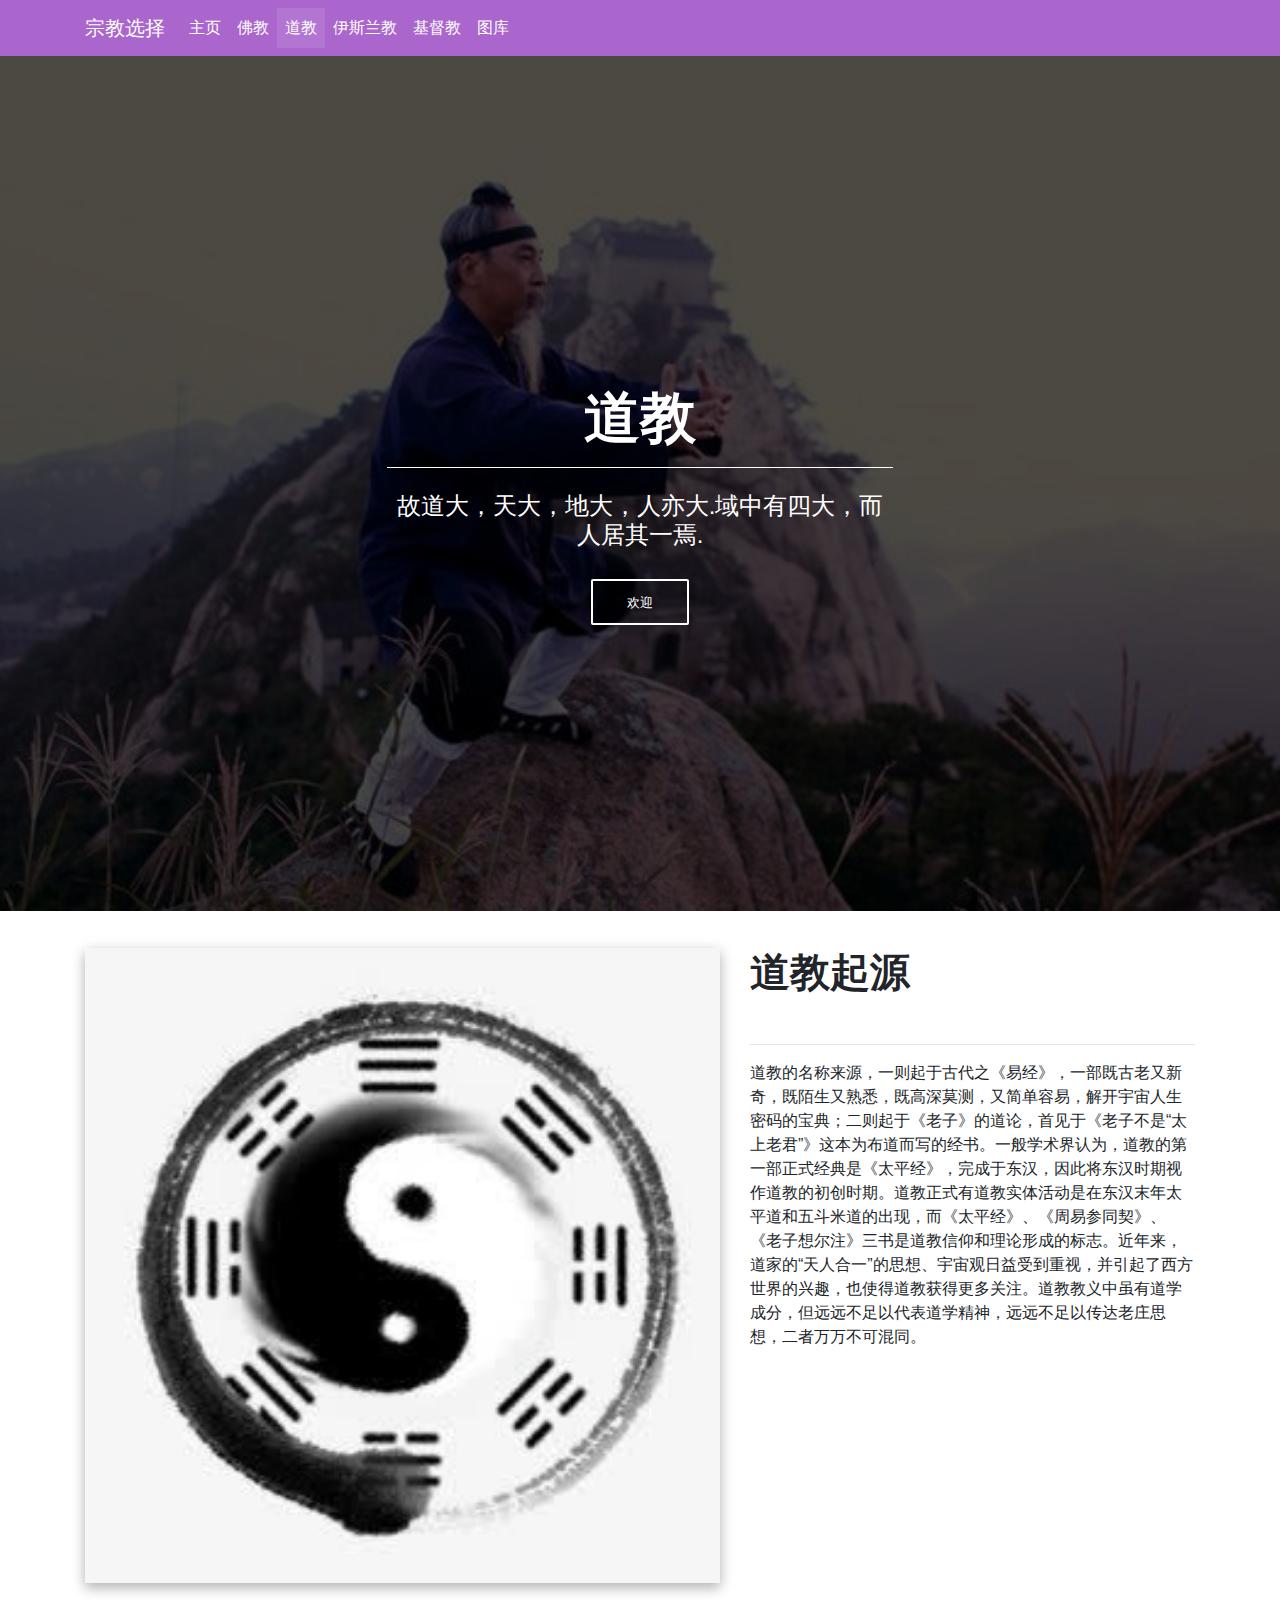
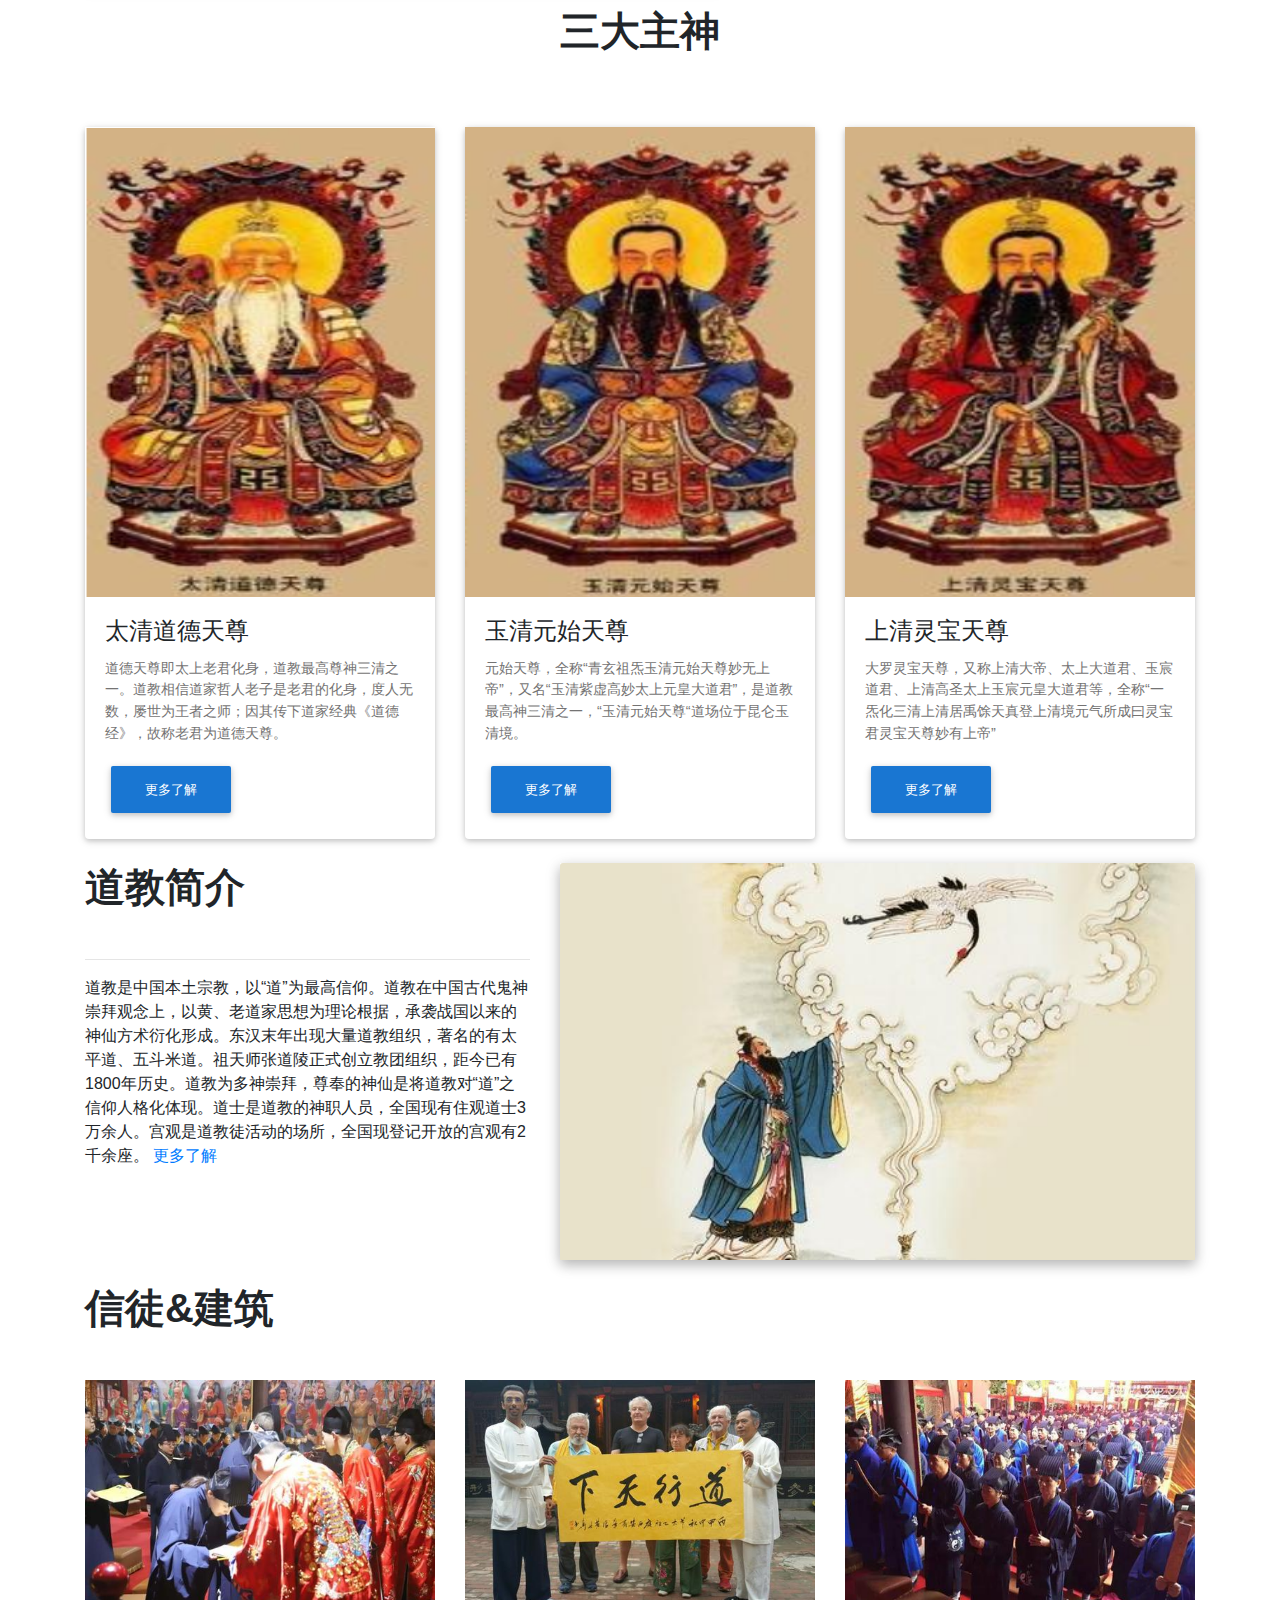
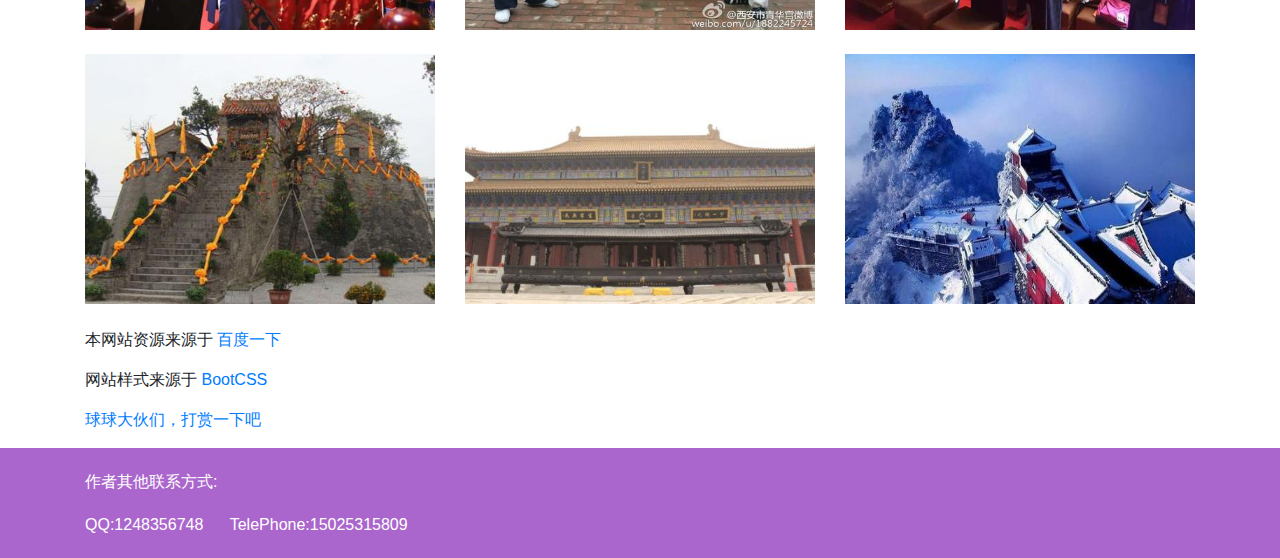
==== daojiao.html @ 46d85406 "modify" ====
<!DOCTYPE html>
<html lang="en">
<head>
    <meta charset="UTF-8">
    <meta name="viewport" content="width=device-width, initial-scale=1, shrink-to-fit=no">
    <meta http-equiv="x-ua-compatible" content="ie=edge">
    <title>道教</title>
    <!-- MDB icon -->
    <link rel="icon" href="img/mdb-favicon.ico" type="image/x-icon">
    <!-- Font Awesome -->
    <link rel="stylesheet" href="https://use.fontawesome.com/releases/v5.11.2/css/all.css">
    <!-- Bootstrap core CSS -->
    <link rel="stylesheet" href="css/bootstrap.min.css">
    <!-- Material Design Bootstrap -->
    <link rel="stylesheet" href="css/mdb.min.css">
    <!-- Your custom styles (optional) -->
    <link rel="stylesheet" href="css/style.css">
    <style>
        .self_left{
            overflow: hidden;


        }
        .self_left div{
            /*margin-left: 25px;*/
            float: left;
        }
    </style>
</head>
<body>
<!-- start your project here -->
<!--Main Navigation-->
<header>
    <!--Navbar-->
    <nav class="navbar navbar-expand-lg navbar-dark secondary-color">

        <div class="container">

            <!-- Navbar brand -->
            <a class="navbar-brand" href="#">宗教选择</a>

            <!-- Collapse button -->
            <button class="navbar-toggler" type="button" data-toggle="collapse" data-target="#basicExampleNav"
                    aria-controls="basicExampleNav" aria-expanded="false" aria-label="Toggle navigation">
                <span class="navbar-toggler-icon"></span>
            </button>

            <!-- Collapsible content -->
            <div class="collapse navbar-collapse" id="basicExampleNav">

                <!-- Links -->
                <ul class="navbar-nav mr-auto">
                    <li class="nav-item ">
                        <a class="nav-link" href="jianjie.html">主页
                        </a>
                    </li>
                    <li class="nav-item">
                        <a class="nav-link" href="fojiao.html">佛教

                        </a>
                    </li>
                    <li class="nav-item active">
                        <a class="nav-link" href="daojiao.html">道教
                            <span class="sr-only">(current)</span>
                        </a>
                    </li>
                    <li class="nav-item">
                        <a class="nav-link" href="yisilanjiao.html">伊斯兰教</a>
                    </li>
                    <li class="nav-item">
                        <a class="nav-link" href="jidujiao.html">基督教</a>
                    </li>
                    <li class="nav-item">
                        <a class="nav-link" href="database.html">图库</a>
                    </li>


                </ul>
                <!-- Links -->


            </div>
            <!-- Collapsible content -->

        </div>

    </nav>
    <!--/.Navbar-->
    <!--Mask-->
    <div id="dao" class="view">

        <div class="mask rgba-black-strong">
            <!-- 添加了.container-fluid 容器以利用栅格进行布局 -->
            <div class="container-fluid d-flex align-items-center justify-content-center h-100">
                <!-- 新添加的 div, 表示栅格中的行 -->
                <div class="row d-flex justify-content-center text-center">
                    <!-- 新添加的 div, 表示栅格中的列 -->
                    <div class="col-md-10">

                        <!-- Heading -->
                        <h2 class="display-4 font-weight-bold white-text pt-5 mb-2">道教</h2>

                        <!-- Divider -->
                        <hr class="hr-light">

                        <!-- Description -->
                        <h4 class="white-text my-4">故道大，天大，地大，人亦大.域中有四大，而人居其一焉.</h4>
                        <button type="button" class="btn btn-outline-white"  onclick="alert('欢迎了解道教!')">欢迎</button>

                    </div>

                </div>

            </div>

        </div>

    </div>

    <!--/.Mask-->
    </nav class="navbar navbar-expand-lg navbar-dark primary-color fixed-top">

</header>
<!--Main Navigation-->
<main class="mt-5">
    <!--Main container-->
    <div class="container">
        <!--Grid row 1-->
        <div class="row">
            <!--Grid column 1-->
            <div class="col-md-7 mb-4">
                <div class="view overlay z-depth-1-half">
                    <img src="picture/dao2.jpg" class="card-img-top" alt="">
                    <div class="mask rgba-white-light"></div>
                </div>
            </div>
            <!--Grid column-->
            <!--Grid column 2-->
            <div class="col-md-5 mb-4">
                <h2 class="h1-responsive font-weight-bold mb-5">道教起源</h2>
                <hr>
                <p>道教的名称来源，一则起于古代之《易经》，一部既古老又新奇，既陌生又熟悉，既高深莫测，又简单容易，解开宇宙人生密码的宝典；二则起于《老子》的道论，首见于《老子不是“太上老君”》这本为布道而写的经书。一般学术界认为，道教的第一部正式经典是《太平经》，完成于东汉，因此将东汉时期视作道教的初创时期。道教正式有道教实体活动是在东汉末年太平道和五斗米道的出现，而《太平经》、《周易参同契》、《老子想尔注》三书是道教信仰和理论形成的标志。近年来，道家的“天人合一”的思想、宇宙观日益受到重视，并引起了西方世界的兴趣，也使得道教获得更多关注。道教教义中虽有道学成分，但远远不足以代表道学精神，远远不足以传达老庄思想，二者万万不可混同。</p>

            </div>
            <!--Grid column-->
        </div>
        <!--Grid row2-->
        <div class="row">
            <div class="col-md-5 mb-4">


            </div>
            <div class="col-md-5 mb-4">
                <h1 class="h1-responsive font-weight-bold mb-5">三大主神</h1>

            </div>

        </div>
        <!--Grid row 3-->
        <div class="row">

            <!--Grid column-->
            <div class="col-lg-4 col-md-6 mb-4 ">

                <!--Card-->
                <div class="card">

                    <!--Card image-->
                    <div class="view overlay">
                        <img src="picture/daodaode.png" width="350" height="470"
                             alt="">
                        <div class="mask rgba-white-light"></div>
                    </div>

                    <!--Card content-->
                    <div class="card-body">
                        <!--Title-->
                        <h4 class="card-title">太清道德天尊</h4>
                        <!--Text-->
                        <p class="card-text">道德天尊即太上老君化身，道教最高尊神三清之一。道教相信道家哲人老子是老君的化身，度人无数，屡世为王者之师；因其传下道家经典《道德经》，故称老君为道德天尊。</p>
                        <a href="https://baike.baidu.com/item/道德天尊/5475627?fr=aladdin" class="btn btn-blue" target="_blank">更多了解</a>
                    </div>

                </div>
                <!--/.Card-->

            </div>
            <!--Grid column-->

            <!--Grid column-->
            <div class="col-lg-4 col-md-6 mb-4">

                <!--Card-->
                <div class="card">

                    <!--Card image-->
                    <div class="view overlay " >
                        <img src="picture/daoyuansi.png"  width="350" height="470"
                             alt="">
                        <div class="mask rgba-white-light"></div>
                    </div>

                    <!--Card content-->
                    <div class="card-body">
                        <!--Title-->
                        <h4 class="card-title">玉清元始天尊</h4>
                        <!--Text-->
                        <p class="card-text">元始天尊，全称“青玄祖炁玉清元始天尊妙无上帝”，又名“玉清紫虚高妙太上元皇大道君”，是道教最高神三清之一，“玉清元始天尊“道场位于昆仑玉清境。
                            </p>
                        <a href="https://baike.baidu.com/item/元始天尊/71036?fromtitle=玉清元始天尊&fromid=11021941&fr=aladdin" class="btn btn-blue" target="_blank">更多了解</a>
                    </div>

                </div>
                <!--/.Card-->

            </div>
            <!--Grid column-->

            <!--Grid column-->
            <div class="col-lg-4 col-md-6 mb-4 ">

                <!--Card-->
                <div class="card">

                    <!--Card image-->
                    <div class="view overlay">
                        <img src="picture/daoling.png"  width="350" height="470"
                             alt="">
                        <div class="mask rgba-white-light"></div>

                    </div>

                    <!--Card content-->
                    <div class="card-body">
                        <!--Title-->
                        <h4 class="card-title">上清灵宝天尊</h4>
                        <!--Text-->
                        <p class="card-text">大罗灵宝天尊，又称上清大帝、太上大道君、玉宸道君、上清高圣太上玉宸元皇大道君等，全称“一炁化三清上清居禹馀天真登上清境元气所成曰灵宝君灵宝天尊妙有上帝”
                            </p>
                        <a href="https://baike.baidu.com/item/灵宝天尊/5475388?fromtitle=上清灵宝天尊&fromid=14707993&fr=aladdin" class="btn btn-blue" target="_blank">更多了解</a>
                    </div>

                </div>
                <!--/.Card-->

            </div>
            <!--Grid column-->


        </div>
        <!--Grid row-->
        <!--Grid row 4-->
        <div class="row">
            <!--Grid column 1-->
            <div class="col-md-5 mb-4">
                <h2 class="h1-responsive font-weight-bold mb-5">道教简介</h2>
                <hr>
                <p>道教是中国本土宗教，以“道”为最高信仰。道教在中国古代鬼神崇拜观念上，以黄、老道家思想为理论根据，承袭战国以来的神仙方术衍化形成。东汉末年出现大量道教组织，著名的有太平道、五斗米道。祖天师张道陵正式创立教团组织，距今已有1800年历史。道教为多神崇拜，尊奉的神仙是将道教对“道”之信仰人格化体现。道士是道教的神职人员，全国现有住观道士3万余人。宫观是道教徒活动的场所，全国现登记开放的宫观有2千余座。
                    <a href="https://baike.baidu.com/item/道教/196718?fr=aladdin" target="_blank">更多了解</a></p>
            </div>
            <!--Grid column-->
            <!--Grid column 2-->
            <div class="col-md-7 mb-4">
                <div class="view overlay z-depth-1-half">
                    <img src="picture/dao7.jpg" class="card-img-top" alt="">
                    <div class="mask rgba-white-light"></div>
                </div>
            </div>
            <!--Grid column-->

        </div>
        <!--Grid row-->
        <!-- Container -->
        <div class="Container">

            <!-- Section heading -->
            <h2 class="h1-responsive font-weight-bold mb-5">信徒&建筑</h2>
            <!-- Section description -->

            <div class="row boxbox">



                <div class="self_left ">
                    <div class="col-md-4"><img src="picture/dao9.jpg" width="350" height="250"></div>
                    <div class="col-md-4"><img src="picture/dao8.jpg" width="350" height="250"></div>
                    <div class="col-md-4"><img src="picture/dao5.jpg" width="350" height="250"></div>
                </div>
                <div class="col-md-12">
                    <br/>
                </div>
                <div class="self_left">
                    <div class="col-md-4"><img src="picture/dao11.jpg" width="350" height="250"></div>
                    <div class="col-md-4"><img src="picture/dao6.jpg" width="350" height="250"></div>
                    <div class="col-md-4"><img src="picture/dao10.jpg" width="350" height="250"></div>
                </div>


            </div>
        </div>

    </div>
    <!-- Container -->


    </div>
    <!--Main container-->
</main>


<!-- Footer -->
<footer >


    <div class="container">
        <br/>
        <p>本网站资源来源于
            <a href="https://www.baidu.com/" target="_blank">百度一下</a>
        </p>
        <p> 网站样式来源于
            <a href="http://www.bootcss.com/" target="_blank"> BootCSS</a>
        </p>
        <p>
            <a href="picture/wechat.jpg" target="_blank">球球大伙们，打赏一下吧</a>
        </p>
    </div>


    <!-- Social buttons -->
    <div class="secondary-color">
        <div class="container">
            <!--Grid row-->
            <div class="row py-4 d-flex align-items-center">

                <!--Grid column-->
                <div class="col-md-6 col-lg-5 text-center text-md-left mb-4 mb-md-0">
                    <h6 class="mb-0 white-text">作者其他联系方式:</h6>
                    <br/>
                    <h6 class="mb-0 white-text">QQ:1248356748  &nbsp&nbsp&nbsp&nbsp TelePhone:15025315809</h6>
                </div>
                <!--Grid column-->

                <!--Grid column-->
                <div class="col-md-6 col-lg-7 text-center text-md-right">


                </div>
                <!--Grid column-->

            </div>
            <!--Grid row-->
        </div>
    </div>
    <!-- Social buttons -->


</footer>
<!-- Footer -->

<!-- end your project here -->


</body>
</html>
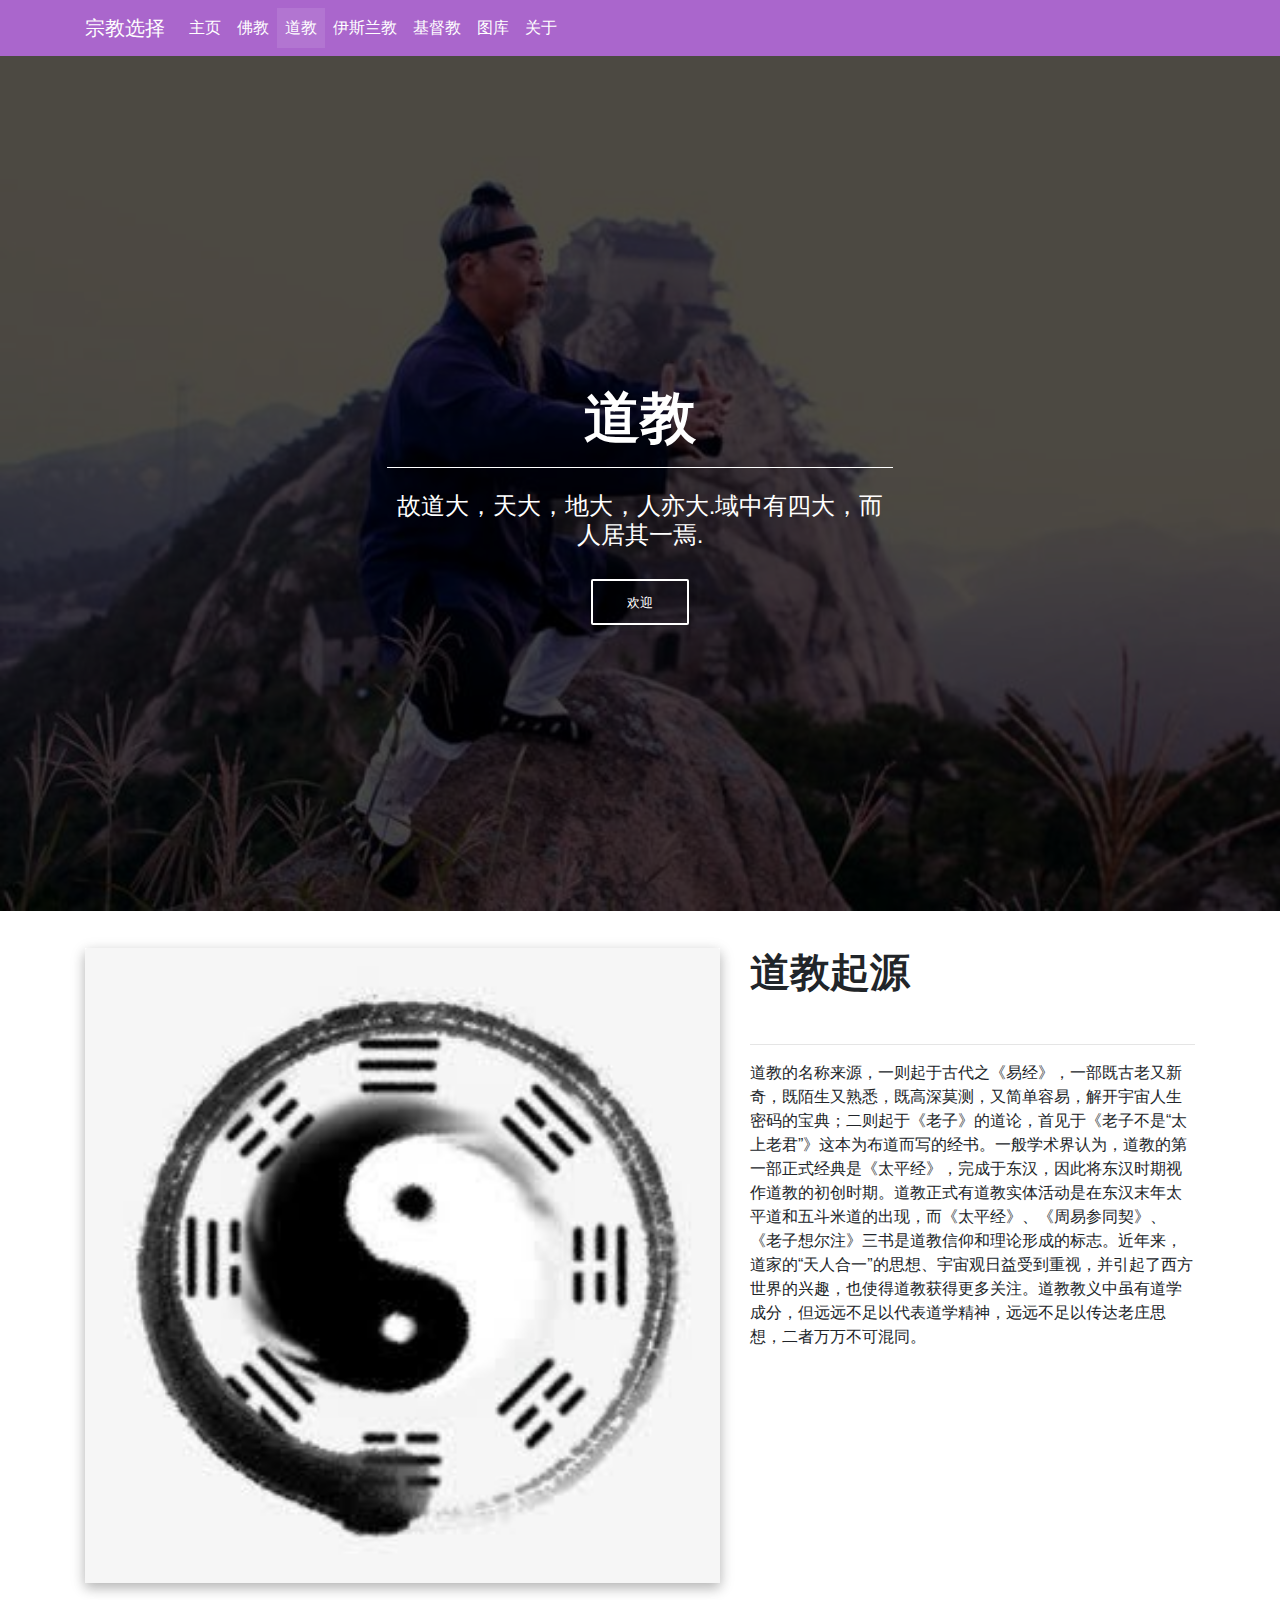
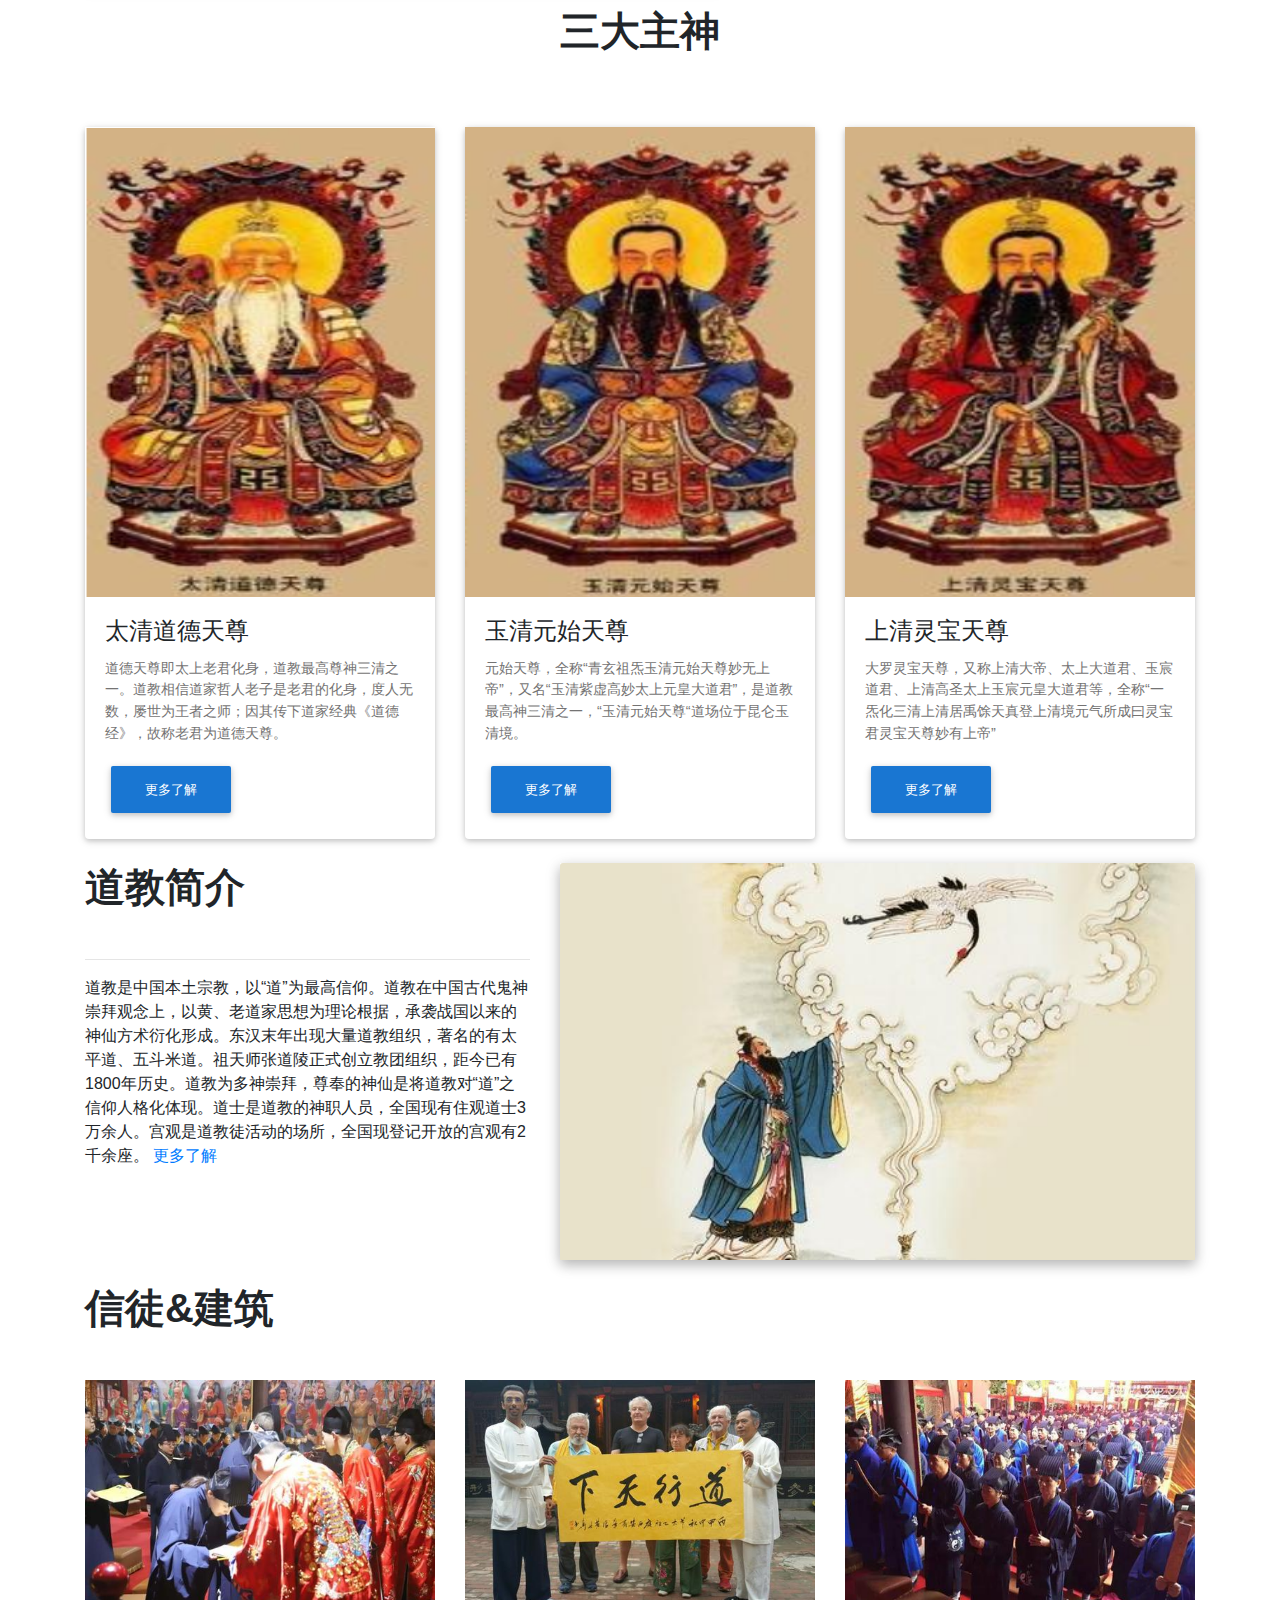
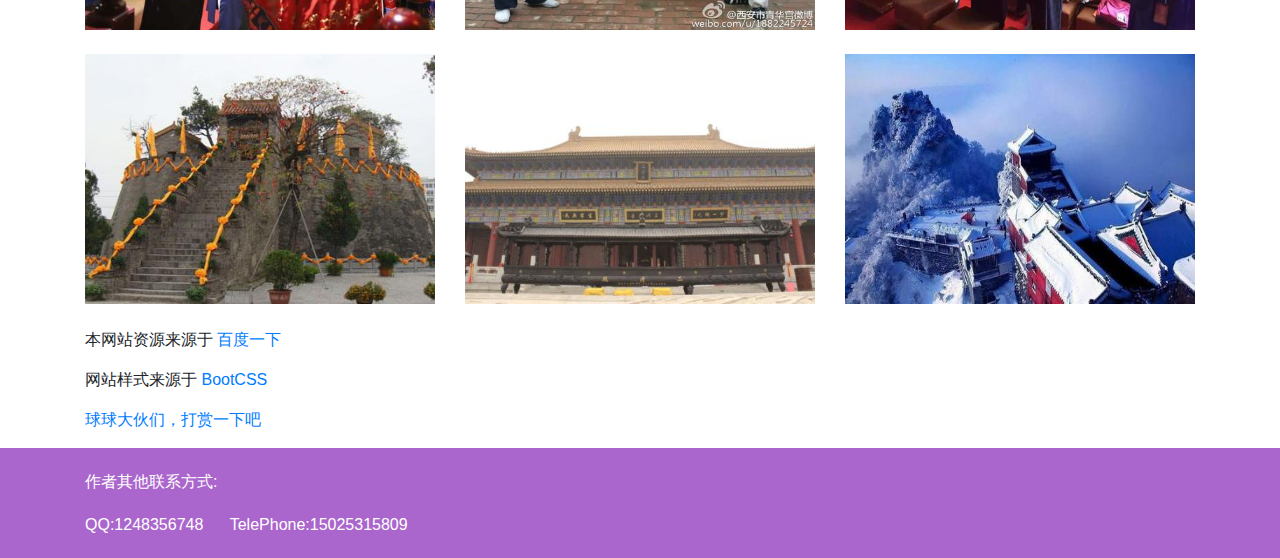
==== commit 631ef0f5: "modify" ====
--- a/daojiao.html
+++ b/daojiao.html
@@ -39,11 +39,7 @@
             <!-- Navbar brand -->
             <a class="navbar-brand" href="#">宗教选择</a>
 
-            <!-- Collapse button -->
-            <button class="navbar-toggler" type="button" data-toggle="collapse" data-target="#basicExampleNav"
-                    aria-controls="basicExampleNav" aria-expanded="false" aria-label="Toggle navigation">
-                <span class="navbar-toggler-icon"></span>
-            </button>
+
 
             <!-- Collapsible content -->
             <div class="collapse navbar-collapse" id="basicExampleNav">
@@ -51,27 +47,29 @@
                 <!-- Links -->
                 <ul class="navbar-nav mr-auto">
                     <li class="nav-item ">
-                        <a class="nav-link" href="jianjie.html">主页
+                        <a class="nav-link" href="index.html">主页
+
                         </a>
                     </li>
                     <li class="nav-item">
-                        <a class="nav-link" href="fojiao.html">佛教
-
+                        <a class="nav-link" href="fojiao.html">佛教</a>
+                    </li>
+                    <li class="nav-item active">
+                        <a class="nav-link" href="#">道教</a>
+                        <span class="sr-only">(current)</span>
+                    </li>
+                    <li class="nav-item">
+                        <a class="nav-link" href="yisilanjiao.html">伊斯兰教</a>
+                    </li>
+                    <li class="nav-item">
+                        <a class="nav-link" href="jidujiao.html">基督教</a>
+                    </li>
+                    <li class="nav-item">
+                        <a class="nav-link" href="database.html">图库</a>
+                    </li>
+                    <li class="nav-item">
+                        <a class="nav-link" href="about.html">关于
                         </a>
-                    </li>
-                    <li class="nav-item active">
-                        <a class="nav-link" href="daojiao.html">道教
-                            <span class="sr-only">(current)</span>
-                        </a>
-                    </li>
-                    <li class="nav-item">
-                        <a class="nav-link" href="yisilanjiao.html">伊斯兰教</a>
-                    </li>
-                    <li class="nav-item">
-                        <a class="nav-link" href="jidujiao.html">基督教</a>
-                    </li>
-                    <li class="nav-item">
-                        <a class="nav-link" href="database.html">图库</a>
                     </li>
 
 
--- a/css/style.css
+++ b/css/style.css
@@ -19,7 +19,7 @@
 }
 
 #fo {
-    /*background: url("/picture/道教主页.jpg")no-repeat center center fixed;*/
+    /*background: url("/picture/佛教主页.jpg")no-repeat center center fixed;*/
     background-image: url(../picture/fo1.jpg);
     -webkit-background-size: cover; /* 针对Chrome, Safari, Edge等浏览器 */
     -moz-background-size: cover;    /* 针对Firefox浏览器 */
@@ -46,7 +46,7 @@
 }
 
 #yisilan {
-    /*background: url("/picture/道教主页.jpg")no-repeat center center fixed;*/
+    /*background: url("/picture/伊斯兰教主页.jpg")no-repeat center center fixed;*/
     background-image: url(../picture/yisilan2.jpg);
     -webkit-background-size: cover; /* 针对Chrome, Safari, Edge等浏览器 */
     -moz-background-size: cover;    /* 针对Firefox浏览器 */
